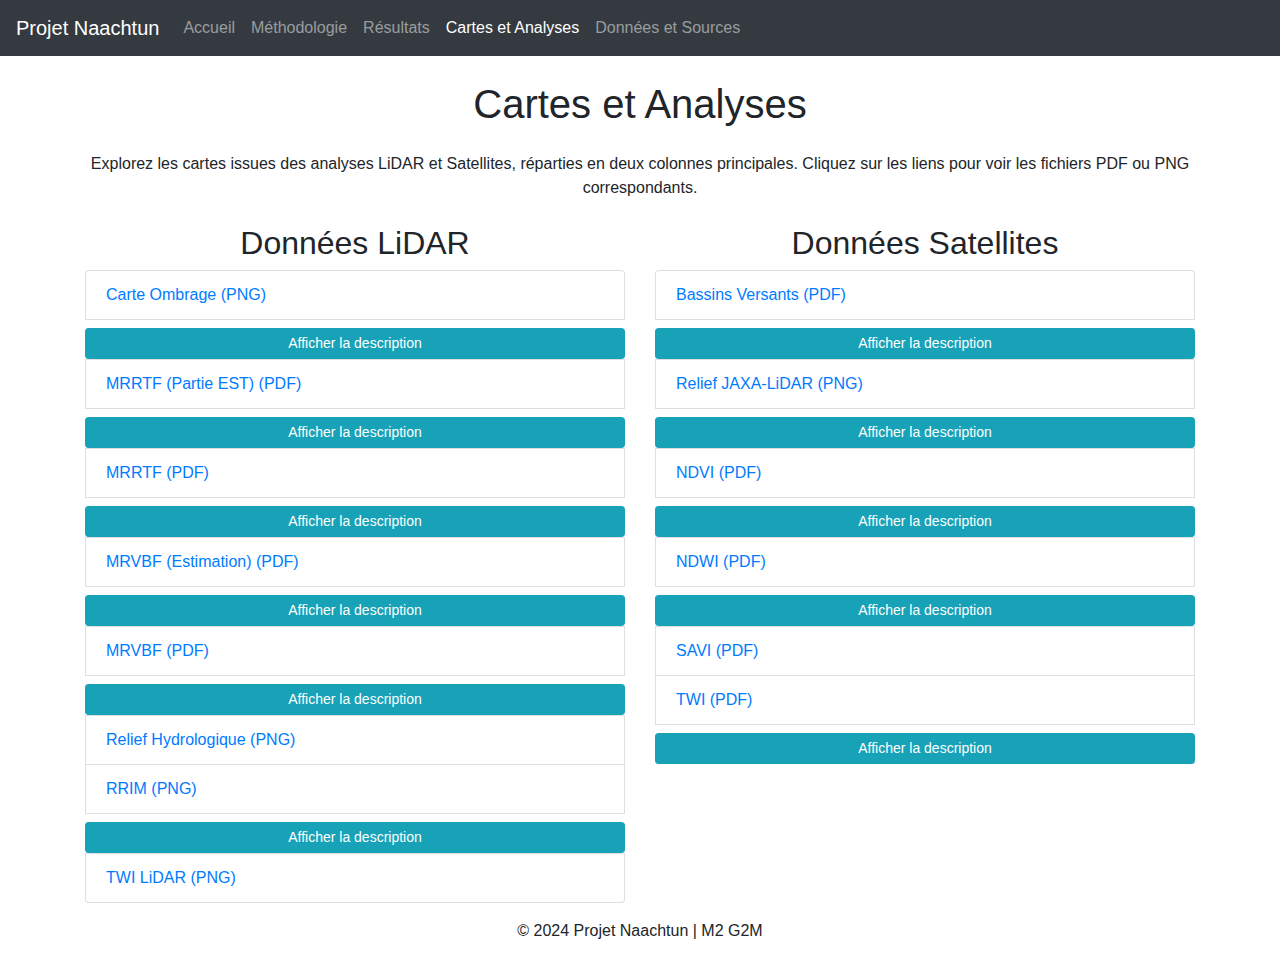
==== carto.html @ 7f707f0b "Add files via upload" ====
<!DOCTYPE html>
<html lang="fr">
<head>
    <meta charset="UTF-8">
    <title>Projet Naachtun - Cartes et Analyses</title>
    <link href="https://stackpath.bootstrapcdn.com/bootstrap/4.5.2/css/bootstrap.min.css" rel="stylesheet">
    <link href="css/styles.css" rel="stylesheet">
    <link href="css/bg_image.css" rel="stylesheet">
    <link href="css/styles_carto.css" rel="stylesheet">
</head>

<body>
    <!-- En-tête avec navigation -->
    <header>
        <nav class="navbar navbar-expand-lg navbar-dark bg-dark">
            <a class="navbar-brand" href="#">Projet Naachtun</a>
            <button class="navbar-toggler" type="button" data-toggle="collapse" data-target="#navbarNav">
                <span class="navbar-toggler-icon"></span>
            </button>
            <div class="collapse navbar-collapse" id="navbarNav">
                <ul class="navbar-nav">
                    <li class="nav-item"><a class="nav-link" href="index.html">Accueil</a></li>
                    <li class="nav-item"><a class="nav-link" href="methodo_results.html">Méthodologie</a></li>
                    <li class="nav-item"><a class="nav-link" href="resultats.html">Résultats</a></li>
                    <li class="nav-item"><a class="nav-link active" href="carto.html">Cartes et Analyses</a></li>
                    <li class="nav-item"><a class="nav-link" href="data.html">Données et Sources</a></li>
                </ul>
            </div>
        </nav>
    </header>

    <!-- Contenu principal -->
    <main class="container mt-4">
        <div class="content-section">
            <h1 class="text-center mb-4">Cartes et Analyses</h1>
            <p class="text-center">Explorez les cartes issues des analyses LiDAR et Satellites, réparties en deux colonnes principales. Cliquez sur les liens pour voir les fichiers PDF ou PNG correspondants.</p>
        </div>

        <div class="row mt-4">
            <!-- Colonne LiDAR -->
            <div class="col-md-6">
                <div class="content-section">
                    <h2 class="text-center">Données LiDAR</h2>
                    <div class="list-group">
                        <a href="maps/LIDAR/map_ombrage.png" class="list-group-item">Carte Ombrage (PNG)</a>
                        <button class="btn btn-sm btn-info mt-2" onclick="toggleDescription('desc1')">Afficher la description</button>
                        <div id="desc1" class="comment-section" style="display: none;">
                            Carte d’ombrage générée à partir des données LiDAR. 
                            Elle permet d'identifier les structures topographiques en détail grâce à un éclairage simulé.
                        </div>
                        
                        <a href="maps/LIDAR/MRRTF_Est.pdf" class="list-group-item">MRRTF (Partie EST) (PDF)</a>
                        <button class="btn btn-sm btn-info mt-2" onclick="toggleDescription('desc2')">Afficher la description</button>
                        <div id="desc2" class="comment-section" style="display: none;"> 
                            MrRTF : Cette carte représente l'indice multi-résolution de planéité 
                            de la crête (MrRTF), 
                            mettant en évidence les zones de crêtes bien définies (en rouge) par rapport aux pentes 
                            et aux zones plus basses (en bleu). 
                            Nous pouvons constater que la morphologie du relief présente une partie haute et plane 
                            et une partie plus encaissée comportants des zones basses encaissées.

                            Sources : PACUNAM, JAXA
                            
                        </div>
                        
                        <a href="maps/LIDAR/MRRTF.pdf" class="list-group-item">MRRTF (PDF)</a>
                        <button class="btn btn-sm btn-info mt-2" onclick="toggleDescription('desc3')">Afficher la description</button>
                        <div id="desc3" class="comment-section" style="display: none;"> 
                            MrRTF : Cette carte représente l'indice multi-résolution de planéité de la crête (MrRTF), 
                            mettant en évidence les zones de crêtes bien définies (en rouge) par rapport aux pentes 
                            et aux zones plus basses (en bleu). 
                            Nous pouvons constater que la morphologie du relief présente une partie haute et plane 
                            et une partie plus encaissée comportants des zones basses encaissées.

                            Sources : PACUNAM, JAXA
                            
                        </div>
                        
                        <a href="maps/LIDAR/MRVBF_Est.pdf" class="list-group-item">MRVBF (Estimation) (PDF)</a>
                        <button class="btn btn-sm btn-info mt-2" onclick="toggleDescription('desc4')">Afficher la description</button>
                        <div id="desc4" class="comment-section" style="display: none;"> 
                            MrVBF : Cette carte représente l'indice de multi-résolution d'aplatissement de fond de vallée (MrVBF) 
                            dans la région étudiée, mettant en évidence les zones planes (en rouge) et les vallées plus encaissées 
                            ou humides (en bleu). 
                            Nous avons combiné la résolution du LiDAR et la résolution de la données JAXA pour compléter les zones. 
                            Nous pouvons constater la concordance des valeurs entre les deux échelles.

                            Source : PACUNAM, JAXA
                            
                            
                        </div>
                        
                        <a href="maps/LIDAR/MRVBF.pdf" class="list-group-item">MRVBF (PDF)</a>
                        <button class="btn btn-sm btn-info mt-2" onclick="toggleDescription('desc5')">Afficher la description</button>
                        <div id="desc5" class="comment-section" style="display: none;"> 
                            MrVBF : Cette carte représente l'indice de multi-résolution d'aplatissement de fond de vallée (MrVBF) 
                            dans la région étudiée, mettant en évidence les zones planes (en rouge) 
                            et les vallées plus encaissées ou humides (en bleu). Nous avons combiné la résolution du LiDAR 
                            et la résolution de la données JAXA pour compléter les zones. 
                            Nous pouvons constater la concordance des valeurs entre les deux échelles.

                            Source : PACUNAM, JAXA
                            
                            
                        </div>
                        <a href="maps/LIDAR/relief_hydro.png" class="list-group-item">Relief Hydrologique (PNG)</a>
                        <a href="maps/LIDAR/RRIM.png" class="list-group-item">RRIM (PNG)</a>
                        <button class="btn btn-sm btn-info mt-2" onclick="toggleDescription('desc6')">Afficher la description</button>
                        <div id="desc6" class="comment-section" style="display: none;"> 
                            Red Relief Image Model. Cette carte est une représentation de la cité maya de Naachtun avec une combinaison de calculs. Il s’agit du la pente combinée avec le calcul du ValleyRidge ((ouverture positive - ouverture négative)/2). Cette représentation permet de visualiser les aménagements réalisés par les sociétés maya lors de leur différentes phases d’essors et de déclins.
                            Sources : PACUNAM
                            
                            
                            
                        </div>

                        <a href="maps/LIDAR/TWI_Lidar.png" class="list-group-item">TWI LiDAR (PNG)</a>
                    </div>
                </div>
            </div>

            <!-- Colonne Satellites -->
            <div class="col-md-6">
                <div class="content-section">
                    <h2 class="text-center">Données Satellites</h2>
                    <div class="list-group">
                        <a href="maps/Satellite/BassinVersant.pdf" class="list-group-item">Bassins Versants (PDF)</a>
                        <button class="btn btn-sm btn-info mt-2" onclick="toggleDescription('desc7')">Afficher la description</button>
                        <div id="desc7" class="comment-section" style="display: none;"> 
                            Carte représentant les bassins versants et le réseau hydrographique. 
                            Issue de la donnée Jaxa, 
                            nous pouvons voir les grand ensembles hydrographiques sur cette zone ainsi que les lignes d’écoulement.

                            Source : JAXA
                            
                        </div>

                        <a href="maps/Satellite/map_relief_jaxa_lidar.png" class="list-group-item">Relief JAXA-LiDAR (PNG)</a>
                        <button class="btn btn-sm btn-info mt-2" onclick="toggleDescription('desc8')">Afficher la description</button>
                        <div id="desc8" class="comment-section" style="display: none;"> 
                            Carte du Relief du Nord Petén. 
                            Cette carte montre les côteaux et les zones de pentes dans la région du Nord Petén. 
                            Nous avons ici combiné les données LiDAR du programme PLI2 avec les images satellites de la JAXA. 
                            Ces deux sources d’informations se complètent ici et apportent de la continuité 
                            et de la précision dans nos visualisations.
                            Source : JAXA, PACUNAM
                            
                            
                        </div>

                        <a href="maps/Satellite/NDVI_carte.pdf" class="list-group-item">NDVI (PDF)</a>
                        <button class="btn btn-sm btn-info mt-2" onclick="toggleDescription('desc9')">Afficher la description</button>
                        <div id="desc9" class="comment-section" style="display: none;"> Carte du NDVI : 
                            Le NDVI (Normalized Difference Vegetation Index), ou indice de végétation normalisé, 
                            est l'un des indices les plus utilisés pour quantifier la végétation sur des images satellites. 
                            Il est calculé à partir des valeurs de réflectance dans les bandes rouges (ROUGE​) 
                            et proche infrarouge (NIR), qui sont particulièrement sensibles à la chlorophylle 
                            et à la structure des plantes.

                            Source : Sentinel-2
                            
                        </div>

                        <a href="maps/Satellite/NDWI_carte.pdf" class="list-group-item">NDWI (PDF)</a>
                        <button class="btn btn-sm btn-info mt-2" onclick="toggleDescription('desc10')">Afficher la description</button>
                        <div id="desc10" class="comment-section" style="display: none;"> Carte du NDWI:
                            
                        </div>

                        <a href="maps/Satellite/SAVI_carte.pdf" class="list-group-item">SAVI (PDF)</a>
                        <a href="maps/Satellite/TWI.pdf" class="list-group-item">TWI (PDF)</a>
                        <button class="btn btn-sm btn-info mt-2" onclick="toggleDescription('desc11')">Afficher la description</button>
                        <div id="desc11" class="comment-section" style="display: none;"> Carte du TWI (Indice d’humidité topographique), 
                            il met en évidence les zones de basses vallée avec une forte humiditée. 
                            Ces zones représentées en bleues sont des dépressions calcaires (poljés). 
                            Nous pouvons voir que les cités maya se sont installées à proximité de ces zones basses, 
                            les utilisant comme ressource en eau.
                            Source : JAXA
                            
                        </div>
                    </div>
                </div>
            </div>
        </div>
    </main>

    <!-- Pied de page -->
    <footer class="footer text-center py-3">
        <p>&copy; 2024 Projet Naachtun | M2 G2M</p>
    </footer>

    <!-- Scripts -->
    <script src="https://code.jquery.com/jquery-3.5.1.slim.min.js"></script>
    <script src="https://cdn.jsdelivr.net/npm/@popperjs/core@2.9.9/dist/umd/popper.min.js"></script>
    <script src="https://stackpath.bootstrapcdn.com/bootstrap/4.5.2/js/bootstrap.min.js"></script>
    <script>
        function toggleDescription(id) {
            const element = document.getElementById(id);
            element.style.display = element.style.display === "none" ? "block" : "none";
        }
    </script>
</body>
</html>
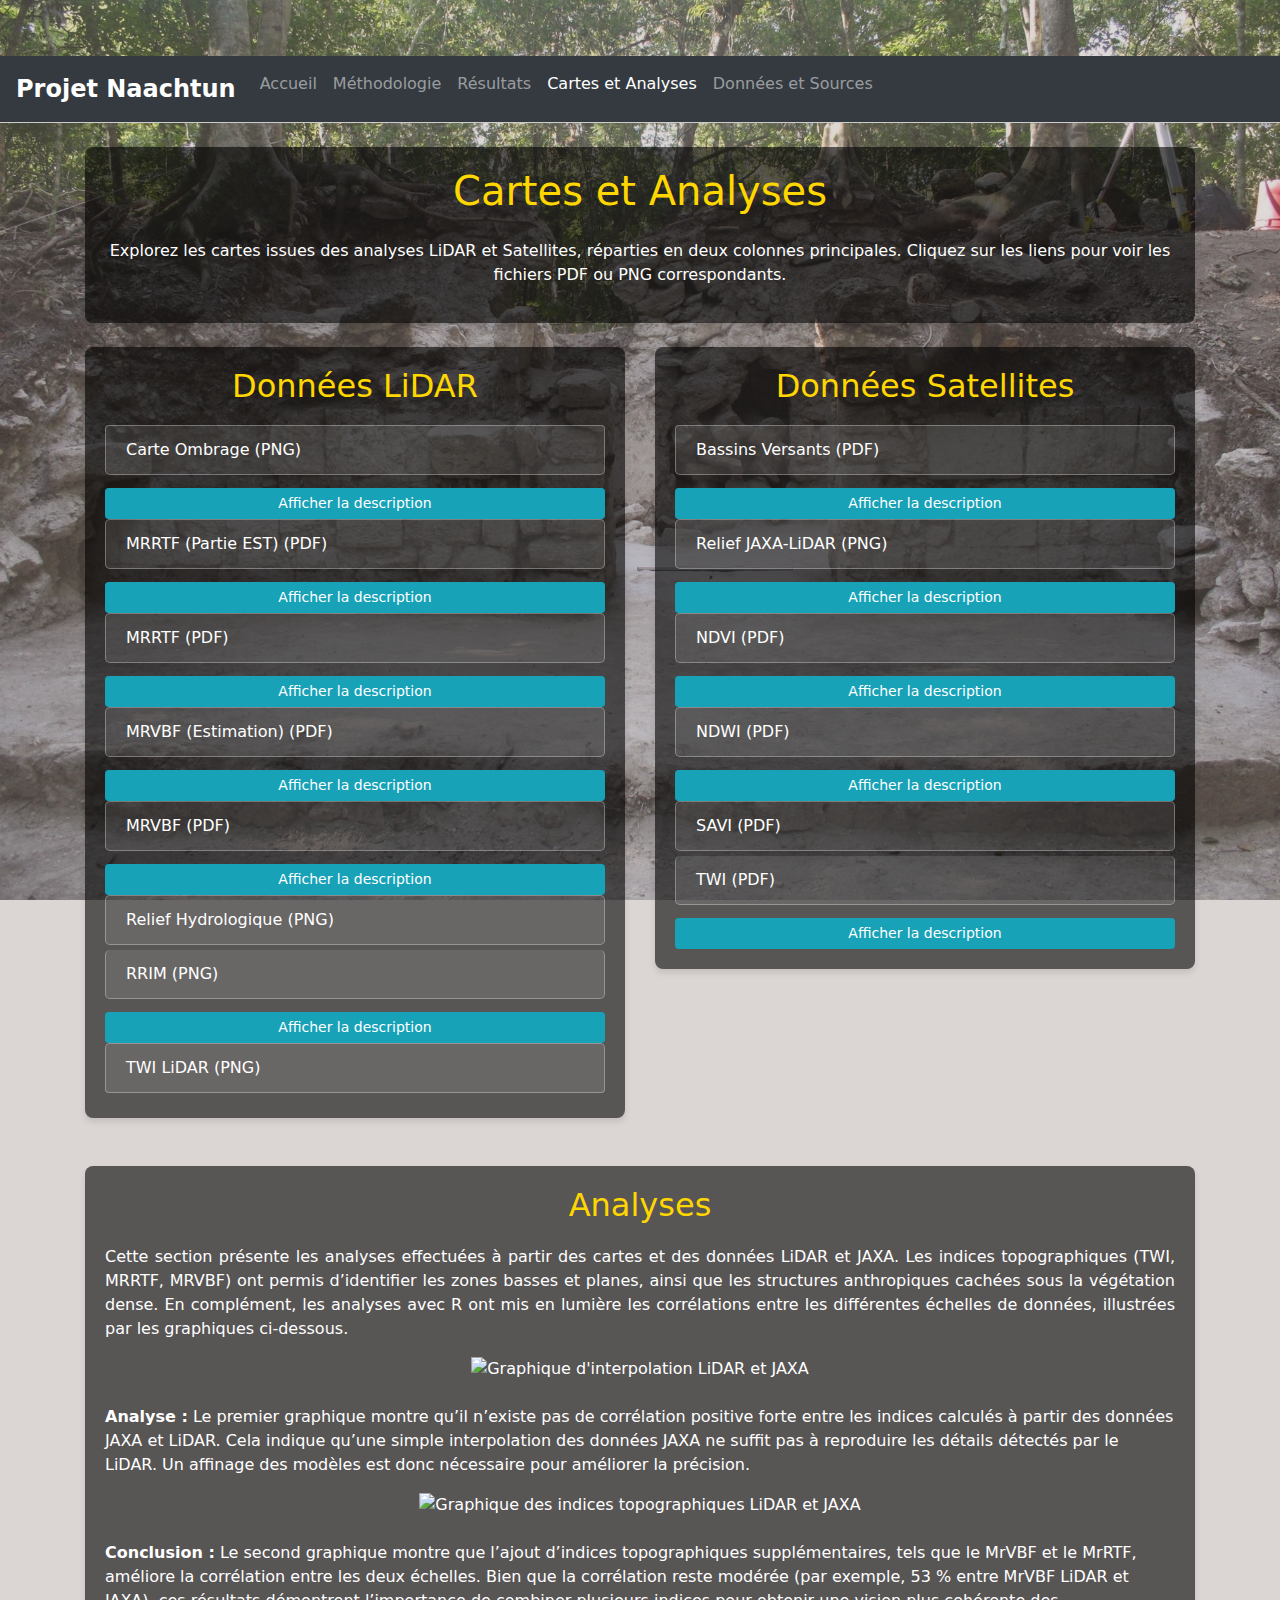
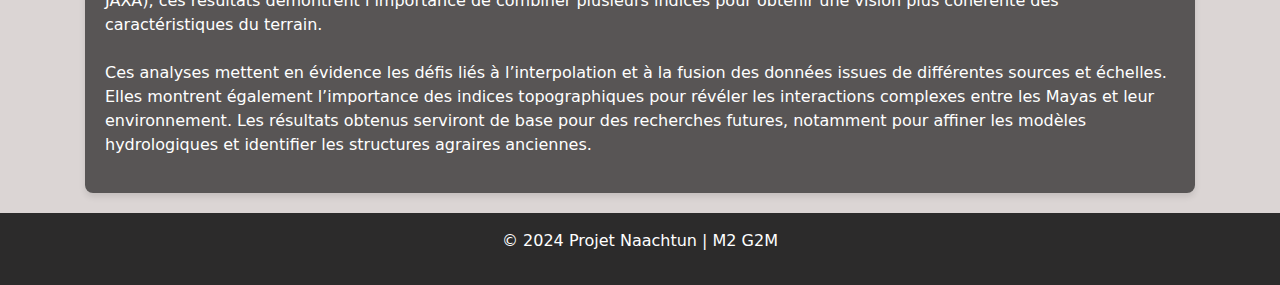
==== commit fc8a829b: "Add files via upload" ====
--- a/carto.html
+++ b/carto.html
@@ -182,6 +182,36 @@
                 </div>
             </div>
         </div>
+    <!-- Section Analyses et Conclusions -->
+    <div class="content-section mt-5">
+        <h2 class="text-center">Analyses</h2>
+        <p class="text-justify">
+            Cette section présente les analyses effectuées à partir des cartes et des données LiDAR et JAXA. Les indices topographiques (TWI, MRRTF, MRVBF) ont permis d’identifier les zones basses et planes, ainsi que les structures anthropiques cachées sous la végétation dense. En complément, les analyses avec R ont mis en lumière les corrélations entre les différentes échelles de données, illustrées par les graphiques ci-dessous.
+        </p>
+
+        <!-- Graphique 1 -->
+        <div class="text-center">
+            <img src="images/interpolation_graph1.png" alt="Graphique d'interpolation LiDAR et JAXA" class="img-fluid mb-4">
+        </div>
+        <p>
+            <strong>Analyse :</strong> Le premier graphique montre qu’il n’existe pas de corrélation positive forte entre les indices calculés à partir des données JAXA et LiDAR. Cela indique qu’une simple interpolation des données JAXA ne suffit pas à reproduire les détails détectés par le LiDAR. Un affinage des modèles est donc nécessaire pour améliorer la précision.
+        </p>
+
+        <!-- Graphique 2 -->
+        <div class="text-center">
+            <img src="images/interpolation_graph2.png" alt="Graphique des indices topographiques LiDAR et JAXA" class="img-fluid mb-4">
+        </div>
+        <p>
+            <strong>Conclusion :</strong> Le second graphique montre que l’ajout d’indices topographiques supplémentaires, tels que le MrVBF et le MrRTF, améliore la corrélation entre les deux échelles. Bien que la corrélation reste modérée (par exemple, 53 % entre MrVBF LiDAR et JAXA), ces résultats démontrent l’importance de combiner plusieurs indices pour obtenir une vision plus cohérente des caractéristiques du terrain.
+        </p>
+
+        <!-- Synthèse -->
+        <p class="mt-4">
+            Ces analyses mettent en évidence les défis liés à l’interpolation et à la fusion des données issues de différentes sources et échelles. Elles montrent également l’importance des indices topographiques pour révéler les interactions complexes entre les Mayas et leur environnement. Les résultats obtenus serviront de base pour des recherches futures, notamment pour affiner les modèles hydrologiques et identifier les structures agraires anciennes.
+        </p>
+    </div>
+
+        
     </main>
 
     <!-- Pied de page -->
--- a/css/styles.css
+++ b/css/styles.css
@@ -0,0 +1,162 @@
+body {
+    font-family: system-ui;
+    background-color: #f9f9f9;
+    color: #333;
+    margin: 0;
+    padding: 0;
+}
+
+header {
+    background-color: #fff;
+    border-bottom: 1px solid #ccc;
+}
+
+.navbar-brand {
+    font-weight: bold;
+    font-size: 1.5em;
+}
+
+.card {
+    margin: 15px 0;
+    border-radius: 8px;
+    box-shadow: 0px 4px 6px rgba(0, 0, 0, 0.1);
+}
+
+.card-header {
+    background-color: #f9f9f9;
+    font-weight: bold;
+}
+
+/* Sections (objectifs, technologies, etc.) */
+.context-section, .project-goals, .technologies, .map-section {
+    margin-bottom: 20px;
+    padding: 20px;
+    background: rgba(0, 0, 0, 0.6);
+    border-radius: 8px;
+    box-shadow: 0px 4px 6px rgba(0, 0, 0, 0.1);
+}
+
+/* Carte interactive */
+#map {
+    width: 100%;
+    height: 450px;
+    border: 1px solid #ccc;
+    border-radius: 8px;
+}
+
+/* Légende de la carte */
+.map-legend {
+    background: white;
+    padding: 10px;
+    line-height: 18px;
+    color: #555;
+    box-shadow: 0px 4px 6px rgba(0, 0, 0, 0.1);
+    border-radius: 5px;
+    margin-top: 10px;
+}
+
+.map-legend span {
+    display: inline-block;
+    width: 15px;
+    height: 15px;
+    margin-right: 10px;
+}
+
+/* Liste */
+ul {
+    list-style-type: disc;
+    padding-left: 20px;
+}
+
+ul li {
+    margin-bottom: 10px;
+}
+
+/* Bouton primaire */
+.btn-primary {
+    background-color: #007bff;
+    border: none;
+    border-radius: 5px;
+    font-weight: bold;
+    color: white;
+    padding: 10px 15px;
+    text-align: center;
+}
+
+/* Pied de page */
+footer {
+    background-color: #eee;
+    padding: 15px 0;
+    margin-top: 20px;
+    text-align: center;
+}
+
+/* Conteneur principal */
+.container-fluid {
+    margin-top: 20px;
+}
+
+/* Conteneurs principaux */
+.container {
+    margin-top: 20px;
+}
+
+/* Titres */
+h1, h2 {
+    margin-bottom: 20px;
+}
+
+/* Liste des cartes */
+.list-group-item {
+    margin-bottom: 5px;
+    border-radius: 5px;
+}
+
+/* Bouton actif */
+.list-group-item-action:hover {
+    background-color: #f0f0f0;
+}
+
+/* Responsive design */
+@media (max-width: 768px) {
+    .context-section, .map-section {
+        margin-bottom: 20px;
+    }
+    #map {
+        height: 300px; /* Hauteur réduite pour les écrans petits */
+    }
+}
+
+/* Responsive design */
+@media (max-width: 768px) {
+    h1, h2 {
+        font-size: 1.5em;
+    }
+    .list-group-item {
+        font-size: 0.9em;
+    }
+}
+
+#treatment-chart {
+    border: 1px solid #ccc;
+    border-radius: 8px;
+    background: #fff;
+    padding: 20px;
+    margin: 20px 0;
+    box-shadow: 0px 4px 6px rgba(0, 0, 0, 0.1);
+}
+
+/* Responsive design */
+@media (max-width: 768px) {
+    #treatment-chart {
+        height: 300px; /* Hauteur réduite pour les écrans petits */
+    }
+}
+
+canvas {
+    margin: 20px 0;
+    padding: 10px;
+    border: 1px solid #ccc;
+    border-radius: 8px;
+    box-shadow: 0px 4px 6px rgba(0, 0, 0, 0.1);
+}
--- a/css/bg_image.css
+++ b/css/bg_image.css
@@ -0,0 +1,20 @@
+body {
+    padding-top: 56px;
+    background-image: url('img/bg_naachtun.jpg');
+    background-size: contain;
+    background-repeat: no-repeat;
+    background-position: bottom;
+    ;
+    position: relative;
+}
+
+body::before {
+    content: '';
+    position: absolute;
+    top: 0;
+    left: 0;
+    right: 0;
+    bottom: 0;
+    background: rgba(159, 140, 137, 0.333);
+    z-index: -1;
+}--- a/css/styles_carto.css
+++ b/css/styles_carto.css
@@ -0,0 +1,50 @@
+/* Ajustement de la lisibilité sur l'arrière-plan */
+        body {
+            font-family: system-ui;
+            background-image: url("img/bg_naachtun.jpg"); /* Utilisez votre chemin d'image correct */
+            background-size: cover;
+            background-attachment: fixed;
+            background-position: center;
+            color: #fff;
+        }
+
+        .content-section {
+            background: rgba(0, 0, 0, 0.6);
+            padding: 20px;
+            border-radius: 8px;
+            box-shadow: 0px 4px 6px rgba(0, 0, 0, 0.1);
+        }
+
+        h1, h2 {
+            color: #ffd700; /* Or Maya */
+        }
+
+        a.list-group-item {
+            color: #fff;
+            background: rgba(255, 255, 255, 0.1);
+            border: 1px solid rgba(255, 255, 255, 0.3);
+        }
+
+        a.list-group-item:hover {
+            background: rgba(255, 255, 255, 0.2);
+            color: #ffd700;
+        }
+
+        footer {
+            background: rgba(0, 0, 0, 0.8);
+            color: #fff;
+        }
+        
+        .comment-section {
+            margin-top: 10px;
+            padding: 10px;
+            background-color: rgba(0, 0, 0, 0.05);
+            border: 1px solid rgba(255, 255, 255, 0.1);
+            border-radius: 5px;
+            color: #fff;
+            font-size: 0.9rem;
+        }
+
+        .comment-section strong {
+            color: #ffd700;
+        }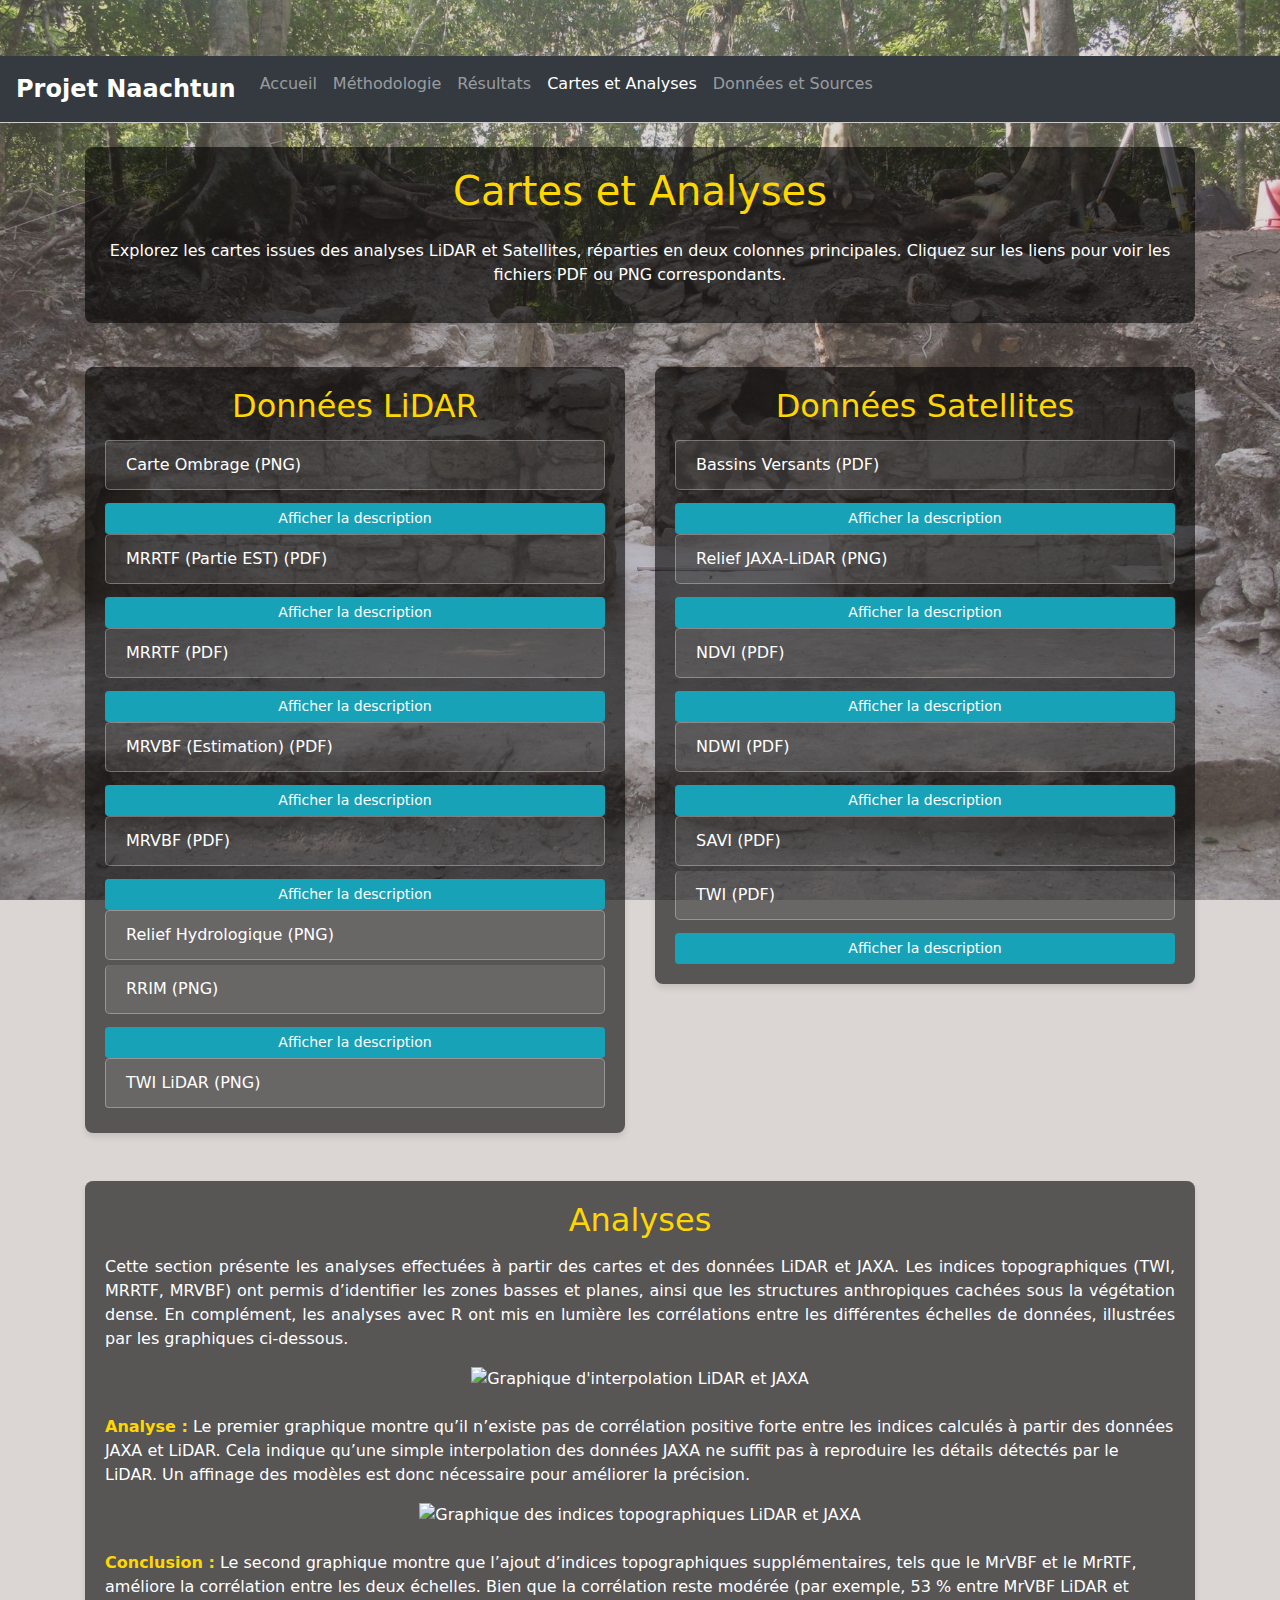
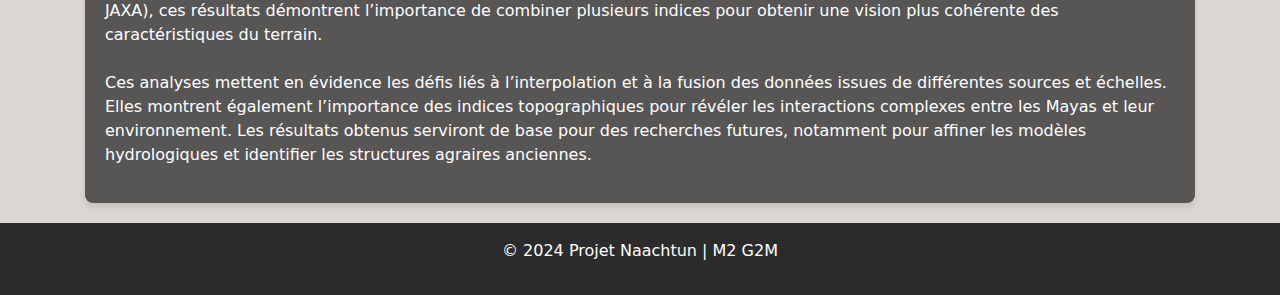
==== commit 2b90399d: "Add files via upload" ====
--- a/carto.html
+++ b/carto.html
@@ -191,7 +191,7 @@
 
         <!-- Graphique 1 -->
         <div class="text-center">
-            <img src="images/interpolation_graph1.png" alt="Graphique d'interpolation LiDAR et JAXA" class="img-fluid mb-4">
+            <img src="maps/interpol/interpolation_graph2.png" alt="Graphique d'interpolation LiDAR et JAXA" class="img-fluid mb-4">
         </div>
         <p>
             <strong>Analyse :</strong> Le premier graphique montre qu’il n’existe pas de corrélation positive forte entre les indices calculés à partir des données JAXA et LiDAR. Cela indique qu’une simple interpolation des données JAXA ne suffit pas à reproduire les détails détectés par le LiDAR. Un affinage des modèles est donc nécessaire pour améliorer la précision.
@@ -199,7 +199,7 @@
 
         <!-- Graphique 2 -->
         <div class="text-center">
-            <img src="images/interpolation_graph2.png" alt="Graphique des indices topographiques LiDAR et JAXA" class="img-fluid mb-4">
+            <img src="maps/interpol/interpolation_graph1.png" alt="Graphique des indices topographiques LiDAR et JAXA" class="img-fluid mb-4">
         </div>
         <p>
             <strong>Conclusion :</strong> Le second graphique montre que l’ajout d’indices topographiques supplémentaires, tels que le MrVBF et le MrRTF, améliore la corrélation entre les deux échelles. Bien que la corrélation reste modérée (par exemple, 53 % entre MrVBF LiDAR et JAXA), ces résultats démontrent l’importance de combiner plusieurs indices pour obtenir une vision plus cohérente des caractéristiques du terrain.
--- a/css/styles.css
+++ b/css/styles.css
@@ -1,162 +1,185 @@
-body {
-    font-family: system-ui;
-    background-color: #f9f9f9;
-    color: #333;
-    margin: 0;
-    padding: 0;
-}
-
-header {
-    background-color: #fff;
-    border-bottom: 1px solid #ccc;
-}
-
-.navbar-brand {
-    font-weight: bold;
-    font-size: 1.5em;
-}
-
-.card {
-    margin: 15px 0;
-    border-radius: 8px;
-    box-shadow: 0px 4px 6px rgba(0, 0, 0, 0.1);
-}
-
-.card-header {
-    background-color: #f9f9f9;
-    font-weight: bold;
-}
-
-/* Sections (objectifs, technologies, etc.) */
-.context-section, .project-goals, .technologies, .map-section {
-    margin-bottom: 20px;
-    padding: 20px;
-    background: rgba(0, 0, 0, 0.6);
-    border-radius: 8px;
-    box-shadow: 0px 4px 6px rgba(0, 0, 0, 0.1);
-}
-
-/* Carte interactive */
-#map {
-    width: 100%;
-    height: 450px;
-    border: 1px solid #ccc;
-    border-radius: 8px;
-}
-
-/* Légende de la carte */
-.map-legend {
-    background: white;
-    padding: 10px;
-    line-height: 18px;
-    color: #555;
-    box-shadow: 0px 4px 6px rgba(0, 0, 0, 0.1);
-    border-radius: 5px;
-    margin-top: 10px;
-}
-
-.map-legend span {
-    display: inline-block;
-    width: 15px;
-    height: 15px;
-    margin-right: 10px;
-}
-
-/* Liste */
-ul {
-    list-style-type: disc;
-    padding-left: 20px;
-}
-
-ul li {
-    margin-bottom: 10px;
-}
-
-/* Bouton primaire */
-.btn-primary {
-    background-color: #007bff;
-    border: none;
-    border-radius: 5px;
-    font-weight: bold;
-    color: white;
-    padding: 10px 15px;
-    text-align: center;
-}
-
-/* Pied de page */
-footer {
-    background-color: #eee;
-    padding: 15px 0;
-    margin-top: 20px;
-    text-align: center;
-}
-
-/* Conteneur principal */
-.container-fluid {
-    margin-top: 20px;
-}
-
-/* Conteneurs principaux */
-.container {
-    margin-top: 20px;
-}
-
-/* Titres */
-h1, h2 {
-    margin-bottom: 20px;
-}
-
-/* Liste des cartes */
-.list-group-item {
-    margin-bottom: 5px;
-    border-radius: 5px;
-}
-
-/* Bouton actif */
-.list-group-item-action:hover {
-    background-color: #f0f0f0;
-}
-
-/* Responsive design */
-@media (max-width: 768px) {
-    .context-section, .map-section {
-        margin-bottom: 20px;
-    }
-    #map {
-        height: 300px; /* Hauteur réduite pour les écrans petits */
-    }
-}
-
-/* Responsive design */
-@media (max-width: 768px) {
-    h1, h2 {
-        font-size: 1.5em;
-    }
-    .list-group-item {
-        font-size: 0.9em;
-    }
-}
-
-#treatment-chart {
-    border: 1px solid #ccc;
-    border-radius: 8px;
-    background: #fff;
-    padding: 20px;
-    margin: 20px 0;
-    box-shadow: 0px 4px 6px rgba(0, 0, 0, 0.1);
-}
-
-/* Responsive design */
-@media (max-width: 768px) {
-    #treatment-chart {
-        height: 300px; /* Hauteur réduite pour les écrans petits */
-    }
-}
-
-canvas {
-    margin: 20px 0;
-    padding: 10px;
-    border: 1px solid #ccc;
-    border-radius: 8px;
-    box-shadow: 0px 4px 6px rgba(0, 0, 0, 0.1);
-}
+body {
+    font-family: system-ui;
+    background-color: #f9f9f9;
+    color: #333;
+    margin: 0;
+    padding: 0;
+}
+
+header {
+    background-color: #fff;
+    border-bottom: 1px solid #ccc;
+}
+
+.navbar-brand {
+    font-weight: bold;
+    font-size: 1.5em;
+}
+
+.card {
+    margin: 15px 0;
+    border-radius: 8px;
+    box-shadow: 0px 4px 6px rgba(0, 0, 0, 0.1);
+}
+
+.card-header {
+    background-color: #f9f9f9;
+    font-weight: bold;
+}
+
+/* Sections (objectifs, technologies, etc.) */
+.context-section, .project-goals, .technologies, .map-section {
+    margin-bottom: 20px;
+    padding: 20px;
+    background: rgba(0, 0, 0, 0.6);
+    border-radius: 8px;
+    box-shadow: 0px 4px 6px rgba(0, 0, 0, 0.1);
+}
+
+/* Carte interactive */
+#map {
+    width: 100%;
+    height: 450px;
+    border: 1px solid #ccc;
+    border-radius: 8px;
+}
+
+/* Légende de la carte */
+.map-legend {
+    background: white;
+    padding: 10px;
+    line-height: 18px;
+    color: #555;
+    box-shadow: 0px 4px 6px rgba(0, 0, 0, 0.1);
+    border-radius: 5px;
+    margin-top: 10px;
+}
+
+.map-legend span {
+    display: inline-block;
+    width: 15px;
+    height: 15px;
+    margin-right: 10px;
+}
+
+/* Liste */
+ul {
+    list-style-type: disc;
+    padding-left: 20px;
+}
+
+ul li {
+    margin-bottom: 10px;
+}
+
+/* Bouton primaire */
+.btn-primary {
+    background-color: #007bff;
+    border: none;
+    border-radius: 5px;
+    font-weight: bold;
+    color: white;
+    padding: 10px 15px;
+    text-align: center;
+}
+
+/* Pied de page */
+footer {
+    background-color: #eee;
+    padding: 15px 0;
+    margin-top: 20px;
+    text-align: center;
+}
+
+/* Conteneur principal */
+.container-fluid {
+    margin-top: 20px;
+}
+
+/* Conteneurs principaux */
+.container {
+    margin-top: 20px;
+}
+
+/* Titres */
+h1, h2 {
+    margin-bottom: 20px;
+}
+
+/* Liste des cartes */
+.list-group-item {
+    margin-bottom: 5px;
+    border-radius: 5px;
+}
+
+/* Bouton actif */
+.list-group-item-action:hover {
+    background-color: #f0f0f0;
+}
+
+/* Responsive design */
+@media (max-width: 768px) {
+    .context-section, .map-section {
+        margin-bottom: 20px;
+    }
+    #map {
+        height: 300px; /* Hauteur réduite pour les écrans petits */
+    }
+}
+
+/* Responsive design */
+@media (max-width: 768px) {
+    h1, h2 {
+        font-size: 1.5em;
+    }
+    .list-group-item {
+        font-size: 0.9em;
+    }
+}
+
+#treatment-chart {
+    border: 1px solid #ccc;
+    border-radius: 8px;
+    background: #fff;
+    padding: 20px;
+    margin: 20px 0;
+    box-shadow: 0px 4px 6px rgba(0, 0, 0, 0.1);
+}
+
+/* Responsive design */
+@media (max-width: 768px) {
+    #treatment-chart {
+        height: 300px; /* Hauteur réduite pour les écrans petits */
+    }
+}
+
+canvas {
+    margin: 20px 0;
+    padding: 10px;
+    border: 1px solid #ccc;
+    border-radius: 8px;
+    box-shadow: 0px 4px 6px rgba(0, 0, 0, 0.1);
+}
+
+.main-title {
+    background: rgba(0, 0, 0, 0.7); /* Fond semi-transparent pour contraste */
+    color: #ffd700; /* Or Maya pour le texte */
+    text-align: center;
+    padding: 20px;
+    margin: 10px 0;
+    border-radius: 8px;
+    box-shadow: 0px 4px 6px rgba(0, 0, 0, 0.1);
+}
+
+.main-title h1 {
+    font-size: 2.5rem;
+    margin-bottom: 10px;
+    text-shadow: 2px 2px 4px rgba(0, 0, 0, 0.6);
+}
+
+.main-title p {
+    font-size: 1.2rem;
+    font-style: italic;
+    margin: 0;
+    color: #fff;
+}--- a/css/styles_carto.css
+++ b/css/styles_carto.css
@@ -9,11 +9,32 @@
         }
 
         .content-section {
-            background: rgba(0, 0, 0, 0.6);
+            background: rgba(0, 0, 0, 0.6); /* Fond semi-transparent */
             padding: 20px;
             border-radius: 8px;
             box-shadow: 0px 4px 6px rgba(0, 0, 0, 0.1);
+            color: #fff;
+            margin-top: 20px;
         }
+        
+        .content-section h2 {
+            color: #ffd700; /* Or Maya */
+            margin-bottom: 15px;
+        }
+        
+        .content-section ul {
+            list-style-type: disc;
+            margin-left: 20px;
+        }
+        
+        .content-section ul li {
+            margin-bottom: 10px;
+        }
+        
+        .content-section strong {
+            color: #ffd700; /* Accentuer les titres dans les listes */
+        }
+        
 
         h1, h2 {
             color: #ffd700; /* Or Maya */
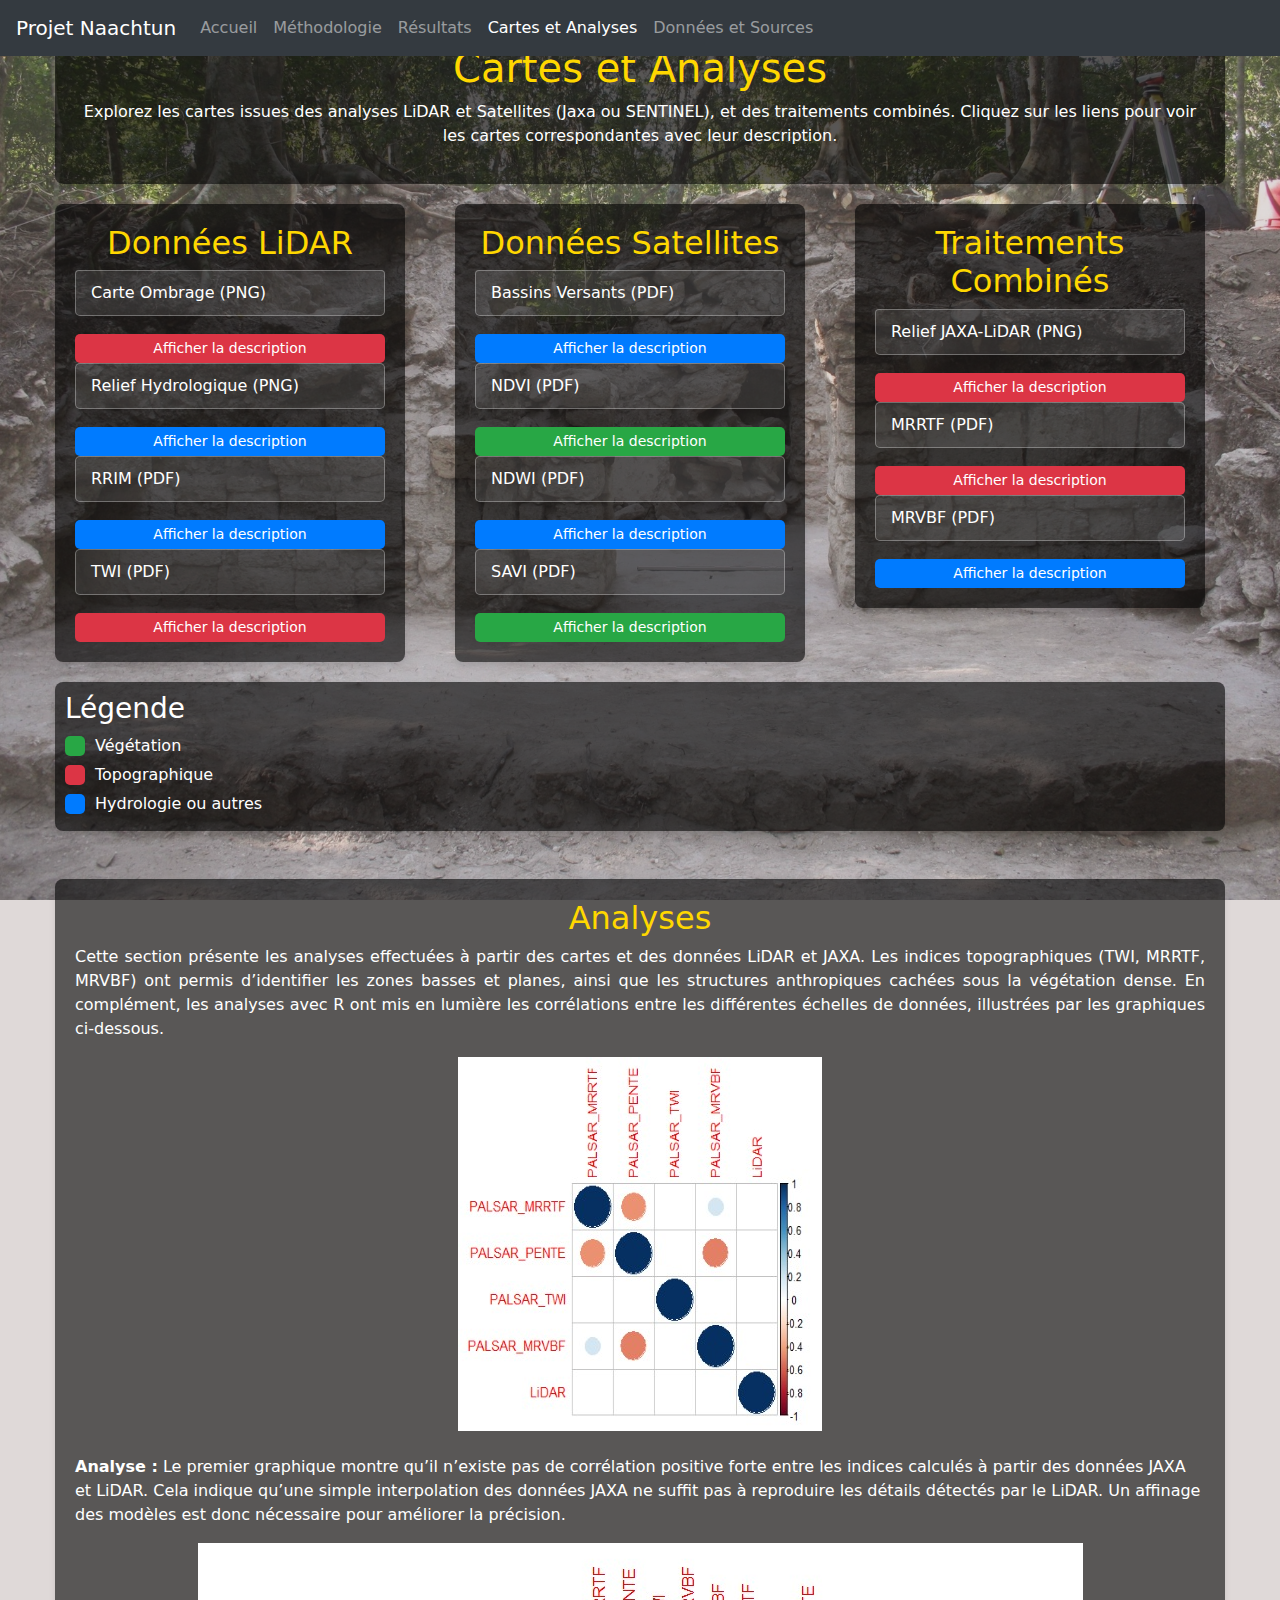
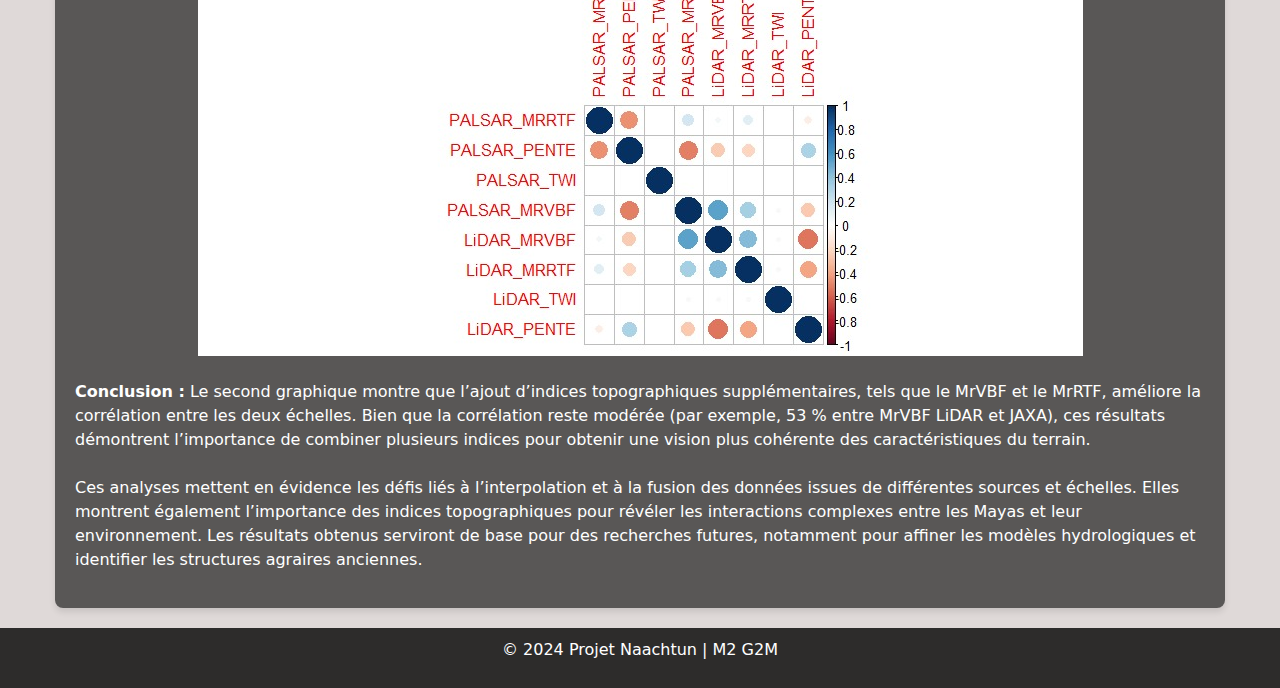
==== commit 9b2fffa8: "Add files via upload" ====
--- a/carto.html
+++ b/carto.html
@@ -1,18 +1,160 @@
 <!DOCTYPE html>
 <html lang="fr">
+
 <head>
     <meta charset="UTF-8">
     <title>Projet Naachtun - Cartes et Analyses</title>
     <link href="https://stackpath.bootstrapcdn.com/bootstrap/4.5.2/css/bootstrap.min.css" rel="stylesheet">
-    <link href="css/styles.css" rel="stylesheet">
     <link href="css/bg_image.css" rel="stylesheet">
-    <link href="css/styles_carto.css" rel="stylesheet">
+    <style>
+        /* Styles généraux */
+        body {
+            font-family: system-ui, sans-serif;
+            background-image: url("css/img/bg_naachtun.jpg");
+            background-size: cover;
+            background-attachment: fixed;
+            background-position: center;
+            color: #fff;
+            margin: 0;
+            padding: 0;
+        }
+
+        .container-fluid {
+            max-width: 1200px;
+            margin: 1 auto;
+        }
+
+        .content-section {
+            background: rgba(0, 0, 0, 0.6);
+            padding: 20px;
+            border-radius: 8px;
+            margin-bottom: 20px;
+            box-shadow: 0px 4px 6px rgba(0, 0, 0, 0.1);
+        }
+
+        .content-section h1,
+        .content-section h2 {
+            color: #ffd700;
+        }
+
+        .content-section h1 {
+            text-align: center;
+        }
+
+        /* Grille principale */
+        .row {
+            display: flex;
+            flex-wrap: nowrap;
+            gap: 20px; /* Espacement horizontal entre colonnes */
+        }
+
+        .col-md-4 {
+            flex: 0 0 calc(33.333% - 20px); /* Chaque colonne prend 1/3 avec espace entre */
+            max-width: calc(33.333% - 20px);
+            box-sizing: border-box;
+        }
+
+        .list-group-item {
+            color: #fff;
+            background: rgba(255, 255, 255, 0.1);
+            border: 1px solid rgba(255, 255, 255, 0.3);
+            border-radius: 5px;
+            margin-bottom: 10px;
+            text-decoration: none;
+            padding: 10px 15px;
+        }
+
+        .list-group-item:hover {
+            background: rgba(255, 255, 255, 0.2);
+            color: #ffd700;
+        }
+
+        .btn {
+            margin-top: 10px;
+            background: #007bff;
+            color: #fff;
+            border: none;
+            border-radius: 5px;
+            cursor: pointer;
+            text-align: center;
+        }
+
+        .btn:hover {
+            background: #0056b3;
+        }
+
+        .comment-section {
+            display: none;
+            margin-top: 10px;
+            background: rgba(255, 255, 255, 0.1);
+            padding: 10px;
+            border: 1px solid rgba(255, 255, 255, 0.3);
+            border-radius: 5px;
+        }
+        .btn-vegetation {
+            background-color: #28a745; /* Vert pour la végétation */
+        }
+
+        .btn-vegetation:hover {
+            background-color: #218838;
+        }
+
+        .btn-topographique {
+            background-color: #dc3545; /* Rouge pour la topographie */
+        }
+
+        .btn-topographique:hover {
+            background-color: #c82333;
+        }
+
+        .btn-hydrologie {
+            background-color: #007bff; /* Bleu pour l'hydrologie */
+        }
+
+        .btn-hydrologie:hover {
+            background-color: #0056b3;
+        }
+
+        /* Légende */
+        .legend-section {
+            background: rgba(0, 0, 0, 0.6);
+            padding: 10px;
+            border-radius: 8px;
+            margin-bottom: 20px;
+            color: white;
+        }
+
+        .legend-item {
+            display: flex;
+            align-items: center;
+            margin-bottom: 5px;
+        }
+
+        .legend-color {
+            width: 20px;
+            height: 20px;
+            margin-right: 10px;
+            border-radius: 5px;
+        }
+
+
+        footer {
+            background: rgba(0, 0, 0, 0.8);
+            color: #fff;
+            text-align: center;
+            padding: 10px 0;
+        }
+
+        
+
+        
+    </style>
 </head>
 
 <body>
     <!-- En-tête avec navigation -->
     <header>
-        <nav class="navbar navbar-expand-lg navbar-dark bg-dark">
+        <nav class="navbar navbar-expand-lg navbar-dark bg-dark fixed-top">
             <a class="navbar-brand" href="#">Projet Naachtun</a>
             <button class="navbar-toggler" type="button" data-toggle="collapse" data-target="#navbarNav">
                 <span class="navbar-toggler-icon"></span>
@@ -30,199 +172,175 @@
     </header>
 
     <!-- Contenu principal -->
-    <main class="container mt-4">
+    <div class="container-fluid mt-4">
         <div class="content-section">
-            <h1 class="text-center mb-4">Cartes et Analyses</h1>
-            <p class="text-center">Explorez les cartes issues des analyses LiDAR et Satellites, réparties en deux colonnes principales. Cliquez sur les liens pour voir les fichiers PDF ou PNG correspondants.</p>
+            <h1>Cartes et Analyses</h1>
+            <p class="text-center">Explorez les cartes issues des analyses LiDAR et Satellites (Jaxa ou SENTINEL), 
+                et des traitements combinés. Cliquez sur les liens pour voir les cartes correspondantes avec leur description.</p>
         </div>
 
-        <div class="row mt-4">
+        <div class="row">
             <!-- Colonne LiDAR -->
-            <div class="col-md-6">
+            <div class="col-md-4">
                 <div class="content-section">
                     <h2 class="text-center">Données LiDAR</h2>
                     <div class="list-group">
-                        <a href="maps/LIDAR/map_ombrage.png" class="list-group-item">Carte Ombrage (PNG)</a>
-                        <button class="btn btn-sm btn-info mt-2" onclick="toggleDescription('desc1')">Afficher la description</button>
-                        <div id="desc1" class="comment-section" style="display: none;">
-                            Carte d’ombrage générée à partir des données LiDAR. 
-                            Elle permet d'identifier les structures topographiques en détail grâce à un éclairage simulé.
-                        </div>
+                        <a href="maps/LIDAR/OmbrageLidar.pdf" class="list-group-item">Carte Ombrage (PNG)</a>
+                        <button class="btn btn-sm btn-topographique mt-2" onclick="toggleDescription('desc1')">Afficher la description</button>
+                        <div id="desc1" class="comment-section">Carte d’ombrage générée à partir des données LiDAR. 
+                            Elle permet d'identifier les structures topographiques en détail 
+                            grâce à un éclairage simulé.</div>
                         
-                        <a href="maps/LIDAR/MRRTF_Est.pdf" class="list-group-item">MRRTF (Partie EST) (PDF)</a>
-                        <button class="btn btn-sm btn-info mt-2" onclick="toggleDescription('desc2')">Afficher la description</button>
-                        <div id="desc2" class="comment-section" style="display: none;"> 
-                            MrRTF : Cette carte représente l'indice multi-résolution de planéité 
-                            de la crête (MrRTF), 
-                            mettant en évidence les zones de crêtes bien définies (en rouge) par rapport aux pentes 
-                            et aux zones plus basses (en bleu). 
-                            Nous pouvons constater que la morphologie du relief présente une partie haute et plane 
-                            et une partie plus encaissée comportants des zones basses encaissées.
-
-                            Sources : PACUNAM, JAXA
-                            
-                        </div>
-                        
-                        <a href="maps/LIDAR/MRRTF.pdf" class="list-group-item">MRRTF (PDF)</a>
+                        <a href="maps/LIDAR/relief_hydro.png" class="list-group-item">Relief Hydrologique (PNG)</a>
+                        <button class="btn btn-sm btn-hydrologie mt-2" onclick="toggleDescription('desc2')">Afficher la description</button>
+                        <div id="desc2" class="comment-section">Cette carte montre le relief hydrologique de la région, 
+                            en utilisant les données LiDAR pour identifier 
+                            les réseaux d’écoulement et les bassins versants.</div>
+
+                        <a href="maps/LIDAR/RRIM.pdf" class="list-group-item">RRIM (PDF)</a>
                         <button class="btn btn-sm btn-info mt-2" onclick="toggleDescription('desc3')">Afficher la description</button>
-                        <div id="desc3" class="comment-section" style="display: none;"> 
-                            MrRTF : Cette carte représente l'indice multi-résolution de planéité de la crête (MrRTF), 
-                            mettant en évidence les zones de crêtes bien définies (en rouge) par rapport aux pentes 
-                            et aux zones plus basses (en bleu). 
-                            Nous pouvons constater que la morphologie du relief présente une partie haute et plane 
-                            et une partie plus encaissée comportants des zones basses encaissées.
-
-                            Sources : PACUNAM, JAXA
-                            
-                        </div>
-                        
-                        <a href="maps/LIDAR/MRVBF_Est.pdf" class="list-group-item">MRVBF (Estimation) (PDF)</a>
-                        <button class="btn btn-sm btn-info mt-2" onclick="toggleDescription('desc4')">Afficher la description</button>
-                        <div id="desc4" class="comment-section" style="display: none;"> 
-                            MrVBF : Cette carte représente l'indice de multi-résolution d'aplatissement de fond de vallée (MrVBF) 
-                            dans la région étudiée, mettant en évidence les zones planes (en rouge) et les vallées plus encaissées 
-                            ou humides (en bleu). 
-                            Nous avons combiné la résolution du LiDAR et la résolution de la données JAXA pour compléter les zones. 
-                            Nous pouvons constater la concordance des valeurs entre les deux échelles.
-
-                            Source : PACUNAM, JAXA
-                            
-                            
-                        </div>
-                        
-                        <a href="maps/LIDAR/MRVBF.pdf" class="list-group-item">MRVBF (PDF)</a>
-                        <button class="btn btn-sm btn-info mt-2" onclick="toggleDescription('desc5')">Afficher la description</button>
-                        <div id="desc5" class="comment-section" style="display: none;"> 
-                            MrVBF : Cette carte représente l'indice de multi-résolution d'aplatissement de fond de vallée (MrVBF) 
-                            dans la région étudiée, mettant en évidence les zones planes (en rouge) 
-                            et les vallées plus encaissées ou humides (en bleu). Nous avons combiné la résolution du LiDAR 
-                            et la résolution de la données JAXA pour compléter les zones. 
-                            Nous pouvons constater la concordance des valeurs entre les deux échelles.
-
-                            Source : PACUNAM, JAXA
-                            
-                            
-                        </div>
-                        <a href="maps/LIDAR/relief_hydro.png" class="list-group-item">Relief Hydrologique (PNG)</a>
-                        <a href="maps/LIDAR/RRIM.png" class="list-group-item">RRIM (PNG)</a>
-                        <button class="btn btn-sm btn-info mt-2" onclick="toggleDescription('desc6')">Afficher la description</button>
-                        <div id="desc6" class="comment-section" style="display: none;"> 
-                            Red Relief Image Model. Cette carte est une représentation de la cité maya de Naachtun avec une combinaison de calculs. Il s’agit du la pente combinée avec le calcul du ValleyRidge ((ouverture positive - ouverture négative)/2). Cette représentation permet de visualiser les aménagements réalisés par les sociétés maya lors de leur différentes phases d’essors et de déclins.
-                            Sources : PACUNAM
-                            
-                            
-                            
-                        </div>
-
-                        <a href="maps/LIDAR/TWI_Lidar.png" class="list-group-item">TWI LiDAR (PNG)</a>
+                        <div id="desc3" class="comment-section">Red Relief Image Model. 
+                            Cette carte est une représentation de la cité maya de Naachtun 
+                            avec une combinaison de calculs. 
+                            Il s’agit du la pente combinée avec le calcul du ValleyRidge 
+                            ((ouverture positive - ouverture négative)/2). 
+                            Cette représentation permet de visualiser 
+                            les aménagements réalisés par les sociétés maya 
+                            lors de leur différentes phases d’essors et de déclins.
+                            Sources : PACUNAM</div>
+
+                        <a href="maps/LIDAR/TWI.pdf" class="list-group-item">TWI (PDF)</a>
+                        <button class="btn btn-sm btn-topographique mt-2" onclick="toggleDescription('desc4')">Afficher la description</button>
+                        <div id="desc4" class="comment-section">Le TWI (Topographic Wetness Index) permet de localiser 
+                            les zones susceptibles de retenir l'eau. 
+                            Ces zones sont essentielles 
+                            pour comprendre les pratiques agricoles des Mayas.</div>
                     </div>
                 </div>
             </div>
 
             <!-- Colonne Satellites -->
-            <div class="col-md-6">
+            <div class="col-md-4">
                 <div class="content-section">
                     <h2 class="text-center">Données Satellites</h2>
                     <div class="list-group">
                         <a href="maps/Satellite/BassinVersant.pdf" class="list-group-item">Bassins Versants (PDF)</a>
-                        <button class="btn btn-sm btn-info mt-2" onclick="toggleDescription('desc7')">Afficher la description</button>
-                        <div id="desc7" class="comment-section" style="display: none;"> 
-                            Carte représentant les bassins versants et le réseau hydrographique. 
+                        <button class="btn btn-sm btn-hydrologie mt-2" onclick="toggleDescription('desc5')">Afficher la description</button>
+                        <div id="desc5" class="comment-section">Carte représentant les bassins versants et le réseau hydrographique. 
                             Issue de la donnée Jaxa, 
-                            nous pouvons voir les grand ensembles hydrographiques sur cette zone ainsi que les lignes d’écoulement.
-
-                            Source : JAXA
-                            
-                        </div>
-
-                        <a href="maps/Satellite/map_relief_jaxa_lidar.png" class="list-group-item">Relief JAXA-LiDAR (PNG)</a>
-                        <button class="btn btn-sm btn-info mt-2" onclick="toggleDescription('desc8')">Afficher la description</button>
-                        <div id="desc8" class="comment-section" style="display: none;"> 
-                            Carte du Relief du Nord Petén. 
-                            Cette carte montre les côteaux et les zones de pentes dans la région du Nord Petén. 
-                            Nous avons ici combiné les données LiDAR du programme PLI2 avec les images satellites de la JAXA. 
-                            Ces deux sources d’informations se complètent ici et apportent de la continuité 
-                            et de la précision dans nos visualisations.
-                            Source : JAXA, PACUNAM
-                            
-                            
-                        </div>
-
-                        <a href="maps/Satellite/NDVI_carte.pdf" class="list-group-item">NDVI (PDF)</a>
-                        <button class="btn btn-sm btn-info mt-2" onclick="toggleDescription('desc9')">Afficher la description</button>
-                        <div id="desc9" class="comment-section" style="display: none;"> Carte du NDVI : 
-                            Le NDVI (Normalized Difference Vegetation Index), ou indice de végétation normalisé, 
-                            est l'un des indices les plus utilisés pour quantifier la végétation sur des images satellites. 
-                            Il est calculé à partir des valeurs de réflectance dans les bandes rouges (ROUGE​) 
-                            et proche infrarouge (NIR), qui sont particulièrement sensibles à la chlorophylle 
+                            nous pouvons voir les grand ensembles hydrographiques 
+                            sur cette zone ainsi que les lignes d’écoulement.
+
+                            Source : JAXA</div>
+                        
+                        <a href="maps/Satellite/NDVI.pdf" class="list-group-item">NDVI (PDF)</a>
+                        <button class="btn btn-sm btn-vegetation mt-2" onclick="toggleDescription('desc6')">Afficher la description</button>
+                        <div id="desc6" class="comment-section">Le NDVI (Normalized Difference Vegetation Index), 
+                            ou indice de végétation normalisé, 
+                            est l'un des indices les plus utilisés pour quantifier la végétation 
+                            sur des images satellites. 
+                            Il est calculé à partir des valeurs de réflectance 
+                            dans les bandes rouges (ROUGE​) 
+                            et proche infrarouge (NIR), 
+                            qui sont particulièrement sensibles à la chlorophylle 
                             et à la structure des plantes.
 
-                            Source : Sentinel-2
-                            
-                        </div>
+                            Source : Sentinel-2</div>
 
                         <a href="maps/Satellite/NDWI_carte.pdf" class="list-group-item">NDWI (PDF)</a>
-                        <button class="btn btn-sm btn-info mt-2" onclick="toggleDescription('desc10')">Afficher la description</button>
-                        <div id="desc10" class="comment-section" style="display: none;"> Carte du NDWI:
-                            
-                        </div>
-
+                        <button class="btn btn-sm btn-hydrologie mt-2" onclick="toggleDescription('desc7')">Afficher la description</button>
+                        <div id="desc7" class="comment-section">Carte du NDWI: Le NDWI (Normalized Difference Water Index) 
+                            met en évidence les zones humides et les plans d'eau, 
+                            essentiels pour comprendre la gestion hydrique des Mayas</div>
+                        
                         <a href="maps/Satellite/SAVI_carte.pdf" class="list-group-item">SAVI (PDF)</a>
-                        <a href="maps/Satellite/TWI.pdf" class="list-group-item">TWI (PDF)</a>
-                        <button class="btn btn-sm btn-info mt-2" onclick="toggleDescription('desc11')">Afficher la description</button>
-                        <div id="desc11" class="comment-section" style="display: none;"> Carte du TWI (Indice d’humidité topographique), 
-                            il met en évidence les zones de basses vallée avec une forte humiditée. 
-                            Ces zones représentées en bleues sont des dépressions calcaires (poljés). 
-                            Nous pouvons voir que les cités maya se sont installées à proximité de ces zones basses, 
-                            les utilisant comme ressource en eau.
-                            Source : JAXA
-                            
-                        </div>
+                        <button class="btn btn-sm btn-vegetation mt-2" onclick="toggleDescription('desc8')">Afficher la description</button>
+                        <div id="desc8" class="comment-section">Le SAVI (Soil Adjusted Vegetation Index) ajuste l'indice NDVI 
+                            pour les zones où le sol est plus visible, 
+                            offrant une meilleure analyse dans les zones semi-arides.</div>
                     </div>
                 </div>
             </div>
+
+            <!-- Colonne Traitements Combinés -->
+            <div class="col-md-4">
+                <div class="content-section">
+                    <h2 class="text-center">Traitements Combinés</h2>
+                    <div class="list-group">
+                        <a href="maps/LIDAR_SAT/map_relief_jaxa_lidar.png" class="list-group-item">Relief JAXA-LiDAR (PNG)</a>
+                        <button class="btn btn-sm btn-topographique mt-2" onclick="toggleDescription('desc9')">Afficher la description</button>
+                        <div id="desc9" class="comment-section">Cette carte combine les données LiDAR et JAXA 
+                            pour visualiser les zones de pentes et les vallées dans la région 
+                            du Nord Petén. 
+                            Elle illustre comment les seuils topographiques définis avec le LiDAR 
+                            ont été ajustés pour une extrapolation des données JAXA, 
+                            permettant une couverture homogène des zones non couvertes.</div>
+
+                        <a href="maps/LIDAR_SAT/MRRTF.pdf" class="list-group-item">MRRTF (PDF)</a>
+                        <button class="btn btn-sm btn-topographique mt-2" onclick="toggleDescription('desc10')">Afficher la description</button>
+                        <div id="desc10" class="comment-section">Le MRRTF (indice de planéité de crête multi-résolution) combine 
+                            les données LiDAR et PALSAR pour des analyses topographiques 
+                            détaillées.</div>
+
+                        <a href="maps/LIDAR_SAT/MRVBF.pdf" class="list-group-item">MRVBF (PDF)</a>
+                        <button class="btn btn-sm btn-hydrologie mt-2" onclick="toggleDescription('desc11')">Afficher la description</button>
+                        <div id="desc11" class="comment-section">Le MRVBF (indice multi-résolution des fonds de vallées) 
+                            identifie les zones basses et planes, 
+                            cruciales pour les études hydrologiques.</div>
+                    </div>
+                </div>
+            </div>
         </div>
-    <!-- Section Analyses et Conclusions -->
-    <div class="content-section mt-5">
-        <h2 class="text-center">Analyses</h2>
-        <p class="text-justify">
-            Cette section présente les analyses effectuées à partir des cartes et des données LiDAR et JAXA. Les indices topographiques (TWI, MRRTF, MRVBF) ont permis d’identifier les zones basses et planes, ainsi que les structures anthropiques cachées sous la végétation dense. En complément, les analyses avec R ont mis en lumière les corrélations entre les différentes échelles de données, illustrées par les graphiques ci-dessous.
-        </p>
-
-        <!-- Graphique 1 -->
-        <div class="text-center">
-            <img src="maps/interpol/interpolation_graph2.png" alt="Graphique d'interpolation LiDAR et JAXA" class="img-fluid mb-4">
+
+        <!-- Légende -->
+        <div class="content-section legend-section">
+            <h3>Légende</h3>
+            <div class="legend-item">
+                <div class="legend-color" style="background-color: #28a745;"></div> Végétation
+            </div>
+            <div class="legend-item">
+                <div class="legend-color" style="background-color: #dc3545;"></div> Topographique
+            </div>
+            <div class="legend-item">
+                <div class="legend-color" style="background-color: #007bff;"></div> Hydrologie ou autres
+            </div>
         </div>
-        <p>
-            <strong>Analyse :</strong> Le premier graphique montre qu’il n’existe pas de corrélation positive forte entre les indices calculés à partir des données JAXA et LiDAR. Cela indique qu’une simple interpolation des données JAXA ne suffit pas à reproduire les détails détectés par le LiDAR. Un affinage des modèles est donc nécessaire pour améliorer la précision.
-        </p>
-
-        <!-- Graphique 2 -->
-        <div class="text-center">
-            <img src="maps/interpol/interpolation_graph1.png" alt="Graphique des indices topographiques LiDAR et JAXA" class="img-fluid mb-4">
+
+        <!-- Section Analyses -->
+        <div class="content-section mt-5">
+            <h2 class="text-center">Analyses</h2>
+            <p class="text-justify">
+                Cette section présente les analyses effectuées à partir des cartes et des données LiDAR et JAXA. Les indices topographiques (TWI, MRRTF, MRVBF) ont permis d’identifier les zones basses et planes, ainsi que les structures anthropiques cachées sous la végétation dense. En complément, les analyses avec R ont mis en lumière les corrélations entre les différentes échelles de données, illustrées par les graphiques ci-dessous.
+            </p>
+    
+            <!-- Graphique 1 -->
+            <div class="text-center">
+                <img src="maps/interpol/interpolation_graph2.png" alt="Graphique d'interpolation LiDAR et JAXA" class="img-fluid mb-4">
+            </div>
+            <p>
+                <strong>Analyse :</strong> Le premier graphique montre qu’il n’existe pas de corrélation positive forte entre les indices calculés à partir des données JAXA et LiDAR. Cela indique qu’une simple interpolation des données JAXA ne suffit pas à reproduire les détails détectés par le LiDAR. Un affinage des modèles est donc nécessaire pour améliorer la précision.
+            </p>
+    
+            <!-- Graphique 2 -->
+            <div class="text-center">
+                <img src="maps/interpol/interpolation_graph1.png" alt="Graphique des indices topographiques LiDAR et JAXA" class="img-fluid mb-4">
+            </div>
+            <p>
+                <strong>Conclusion :</strong> Le second graphique montre que l’ajout d’indices topographiques supplémentaires, tels que le MrVBF et le MrRTF, améliore la corrélation entre les deux échelles. Bien que la corrélation reste modérée (par exemple, 53 % entre MrVBF LiDAR et JAXA), ces résultats démontrent l’importance de combiner plusieurs indices pour obtenir une vision plus cohérente des caractéristiques du terrain.
+            </p>
+    
+            <!-- Synthèse -->
+            <p class="mt-4">
+                Ces analyses mettent en évidence les défis liés à l’interpolation et à la fusion des données issues de différentes sources et échelles. Elles montrent également l’importance des indices topographiques pour révéler les interactions complexes entre les Mayas et leur environnement. Les résultats obtenus serviront de base pour des recherches futures, notamment pour affiner les modèles hydrologiques et identifier les structures agraires anciennes.
+            </p>
         </div>
-        <p>
-            <strong>Conclusion :</strong> Le second graphique montre que l’ajout d’indices topographiques supplémentaires, tels que le MrVBF et le MrRTF, améliore la corrélation entre les deux échelles. Bien que la corrélation reste modérée (par exemple, 53 % entre MrVBF LiDAR et JAXA), ces résultats démontrent l’importance de combiner plusieurs indices pour obtenir une vision plus cohérente des caractéristiques du terrain.
-        </p>
-
-        <!-- Synthèse -->
-        <p class="mt-4">
-            Ces analyses mettent en évidence les défis liés à l’interpolation et à la fusion des données issues de différentes sources et échelles. Elles montrent également l’importance des indices topographiques pour révéler les interactions complexes entre les Mayas et leur environnement. Les résultats obtenus serviront de base pour des recherches futures, notamment pour affiner les modèles hydrologiques et identifier les structures agraires anciennes.
-        </p>
     </div>
 
-        
-    </main>
-
     <!-- Pied de page -->
-    <footer class="footer text-center py-3">
+    <footer>
         <p>&copy; 2024 Projet Naachtun | M2 G2M</p>
     </footer>
 
-    <!-- Scripts -->
-    <script src="https://code.jquery.com/jquery-3.5.1.slim.min.js"></script>
-    <script src="https://cdn.jsdelivr.net/npm/@popperjs/core@2.9.9/dist/umd/popper.min.js"></script>
-    <script src="https://stackpath.bootstrapcdn.com/bootstrap/4.5.2/js/bootstrap.min.js"></script>
     <script>
         function toggleDescription(id) {
             const element = document.getElementById(id);
@@ -230,4 +348,5 @@
         }
     </script>
 </body>
+
 </html>
